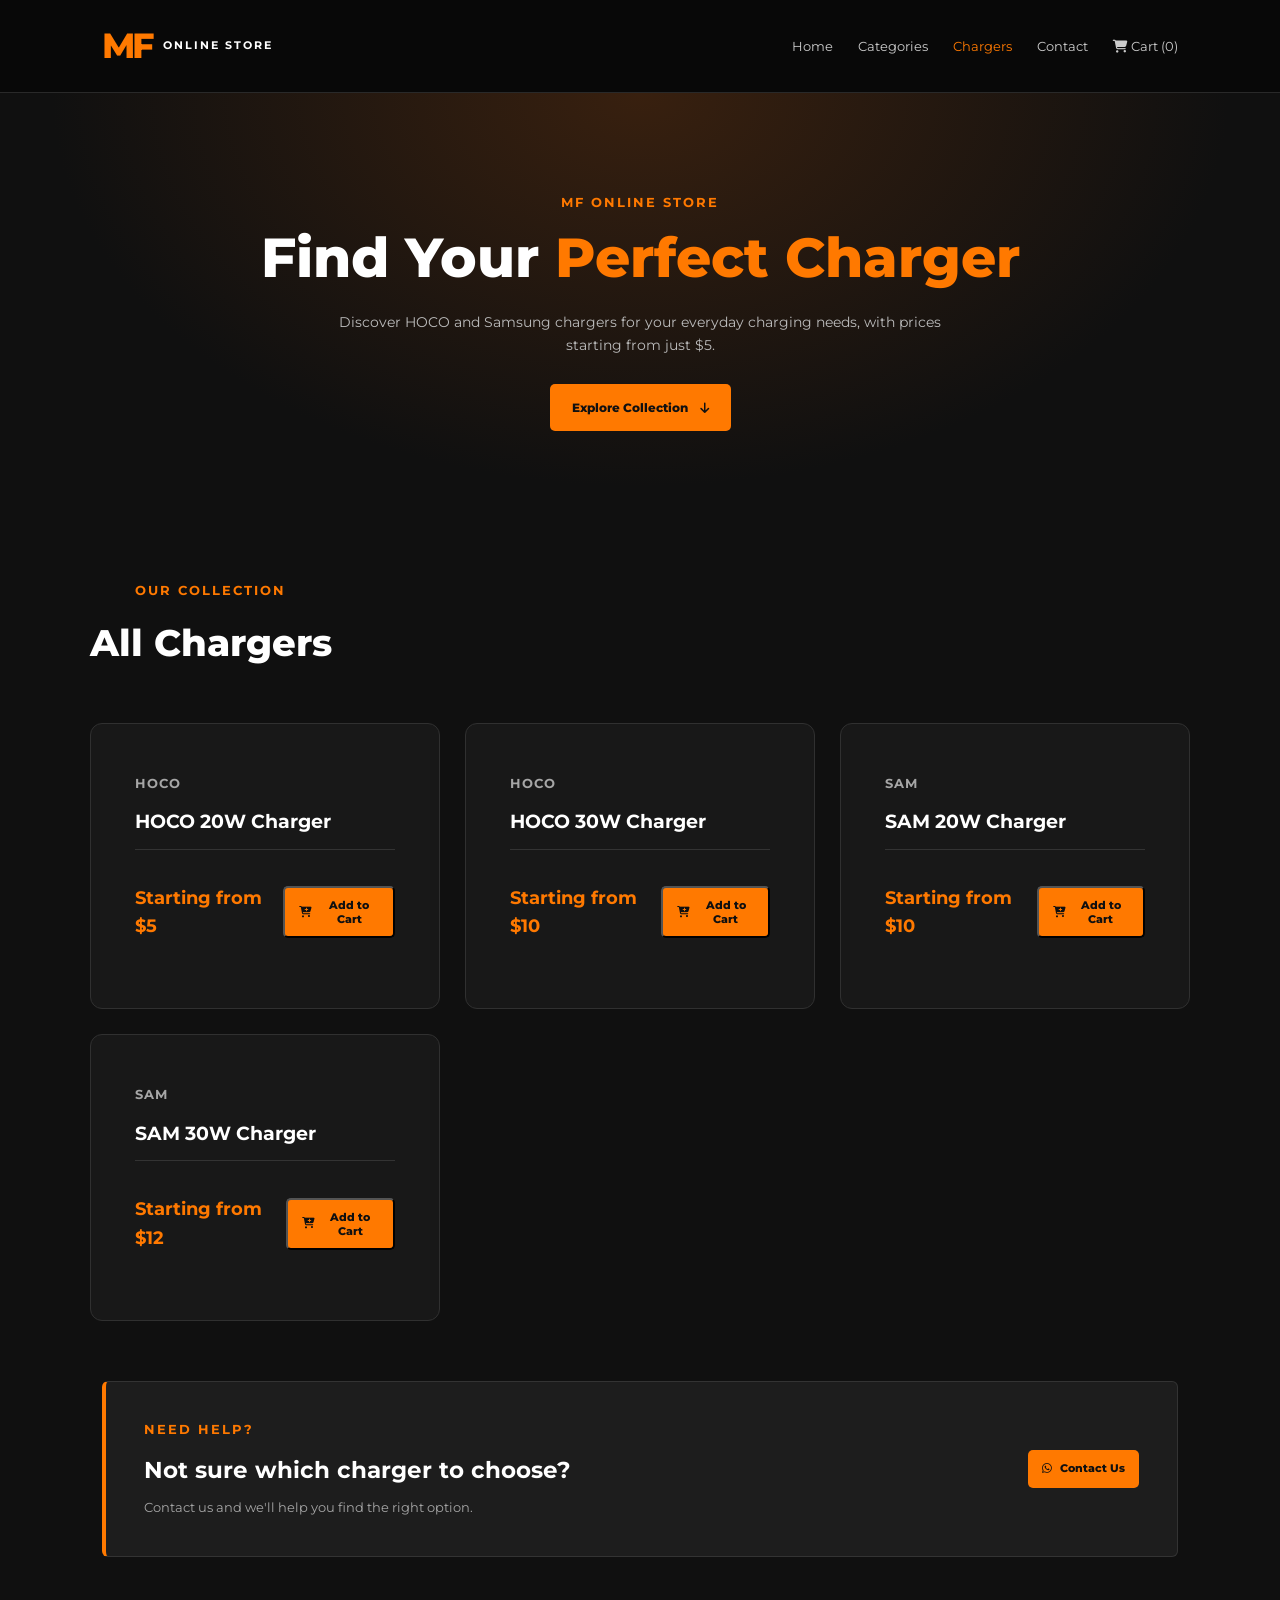
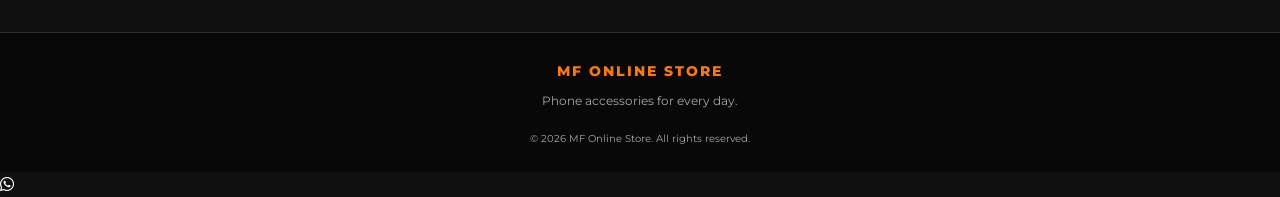
==== chargers.html @ b435dff1 "Add files via upload" ====
<!DOCTYPE html>
<html lang="en">
<head>
    <meta charset="UTF-8">
    <meta name="viewport" content="width=device-width, initial-scale=1.0">

    <title>Chargers | MF Online Store</title>

    <link rel="stylesheet" href="earbuds.css">
    <link rel="stylesheet" href="chargers.css">

    <link rel="preconnect" href="https://fonts.googleapis.com">
    <link rel="preconnect" href="https://fonts.gstatic.com" crossorigin>

    <link href="https://fonts.googleapis.com/css2?family=Montserrat:wght@400;500;600;700;800&display=swap"
          rel="stylesheet">

    <link rel="stylesheet"
          href="https://cdnjs.cloudflare.com/ajax/libs/font-awesome/6.5.0/css/all.min.css">
</head>

<body>

    <!-- Navigation -->
    <header class="navbar">
        <a href="index.html" class="logo">
            <span class="logo-mf">MF</span>
            <span class="logo-text">ONLINE STORE</span>
        </a>

        <nav>
            <a href="index.html">Home</a>
            <a href="index.html#categories">Categories</a>
            <a href="#chargers" class="active">Chargers</a>
            <a href="index.html#contact">Contact</a>
            <a href="cart.html">
                <i class="fa-solid fa-cart-shopping"></i>
                Cart (<span class="cart-count">0</span>)
            </a>
        </nav>
    </header>

    <!-- Page Introduction -->
    <section class="page-hero">
        <p class="eyebrow">MF ONLINE STORE</p>

        <h1>Find Your <span>Perfect Charger</span></h1>

        <p>
            Discover HOCO and Samsung chargers for your everyday
            charging needs, with prices starting from just $5.
        </p>

        <a href="#chargers" class="shop-btn">
            Explore Collection
            <i class="fa-solid fa-arrow-down"></i>
        </a>
    </section>

    <!-- Products -->
    <main class="products-section" id="chargers">

        <div class="section-heading">
            <div>
                <p class="eyebrow">OUR COLLECTION</p>
                <h2>All Chargers</h2>
            </div>
        </div>

        <div class="product-grid">

            <!-- HOCO 20W -->
            <article class="product-card">
                

                <div class="product-info">
                    <p class="product-category">HOCO</p>
                    <h3>HOCO 20W Charger</h3>

                    <div class="product-bottom">
                        <span class="price">Starting from $5</span>
                        <button class="inquiry-btn"
                            onclick="addToCart('HOCO 20W Charger', 'Starting at $5')">
                            <i class="fa-solid fa-cart-plus"></i> Add to Cart
                        </button>
                    </div>
                </div>
            </article>

            <!-- HOCO 30W -->
            <article class="product-card">
              
                <div class="product-info">
                    <p class="product-category">HOCO</p>
                    <h3>HOCO 30W Charger</h3>

                    <div class="product-bottom">
                        <span class="price">Starting from $10</span>
                        <button class="inquiry-btn"
                            onclick="addToCart('HOCO 30W Charger', 'Starting at $10')">
                            <i class="fa-solid fa-cart-plus"></i> Add to Cart
                        </button>
                    </div>
                </div>
            </article>

            <!-- Sam 20W -->
            <article class="product-card">
              

                <div class="product-info">
                    <p class="product-category">SAM</p>
                    <h3>SAM 20W Charger</h3>

                    <div class="product-bottom">
                        <span class="price">Starting from $10</span>
                        <button class="inquiry-btn"
                            onclick="addToCart('Samsung 20W Charger', 'Starting at $10')">
                            <i class="fa-solid fa-cart-plus"></i> Add to Cart
                        </button>
                    </div>
                </div>
            </article>

            <!-- Sams 30W -->
            <article class="product-card">
               
                <div class="product-info">
                    <p class="product-category">SAM</p>
                    <h3>SAM 30W Charger</h3>

                    <div class="product-bottom">
                        <span class="price">Starting from $12</span>
                        <button class="inquiry-btn"
                            onclick="addToCart('Samsung 30W Charger', 'Starting at $12')">
                            <i class="fa-solid fa-cart-plus"></i> Add to Cart
                        </button>
                    </div>
                </div>
            </article>

        </div>
    </main>

    <!-- Contact Banner -->
    <section class="contact-banner">
        <div>
            <p class="eyebrow">NEED HELP?</p>
            <h2>Not sure which charger to choose?</h2>
            <p>Contact us and we'll help you find the right option.</p>
        </div>
 <a
            href="https://wa.me/96103611204?text=Hi%2C%20I%20want%20to%20ask%20about%20the%20available%20chargers."
            class="inquiry-btn"
            target="_blank"
            rel="noopener noreferrer"
        >
            <i class="fa-brands fa-whatsapp"></i> Contact Us
        </a>
    </section>

    <!-- Footer -->
    <footer>
        <a href="index.html" class="footer-logo">MF ONLINE STORE</a>
        <p>Phone accessories for every day.</p>
        <p class="copyright">
            &copy; 2026 MF Online Store. All rights reserved.
        </p>
    </footer>

    <!-- Floating WhatsApp -->
    <a href="https://wa.me/96103611204"
       class="whatsapp-float"
       target="_blank"
       rel="noopener noreferrer"
       aria-label="Contact us on WhatsApp">
        <i class="fa-brands fa-whatsapp"></i>
    </a>

    <script src="cart.js"></script>

</body>
</html>
---- earbuds.css ----
* {
    margin: 0;
    padding: 0;
    box-sizing: border-box;
}

:root {
    --orange: #ff7900;
    --black: #101010;
    --dark: #181818;
    --gray: #a6a6a6;
    --white: #ffffff;
}

html {
    scroll-behavior: smooth;
}

body {
    font-family: "Montserrat", sans-serif;
    background: var(--black);
    color: var(--white);
    line-height: 1.6;
}

a {
    text-decoration: none;
    color: inherit;
}

.navbar {
    min-height: 85px;
    padding: 18px 8%;
    display: flex;
    justify-content: space-between;
    align-items: center;
    gap: 25px;
    background: #080808;
    border-bottom: 1px solid #292929;
}

.logo {
    display: flex;
    align-items: center;
    gap: 12px;
}

.logo-mf {
    color: var(--orange);
    font-size: 35px;
    font-weight: 800;
    letter-spacing: -3px;
}

.logo-text {
    font-size: 11px;
    font-weight: 700;
    letter-spacing: 2px;
}

nav {
    display: flex;
    flex-wrap: wrap;
    gap: 25px;
}

nav a {
    color: #cccccc;
    font-size: 13px;
    transition: color 0.2s;
}

nav a:hover,
nav a.active {
    color: var(--orange);
}

.page-hero {
    padding: 100px 8% 90px;
    text-align: center;
    background:
        radial-gradient(ellipse at top, #38200f 0%, #101010 65%);
}

.eyebrow {
    color: var(--orange);
    font-size: 11px;
    font-weight: 700;
    letter-spacing: 3px;
    margin-bottom: 12px;
}

.page-hero h1 {
    font-size: clamp(32px, 5vw, 55px);
    font-weight: 800;
    line-height: 1.2;
    margin-bottom: 20px;
}

.page-hero h1 span {
    color: var(--orange);
}

.page-hero > p:not(.eyebrow) {
    max-width: 620px;
    margin: 0 auto 28px;
    color: #bcbcbc;
    font-size: 14px;
}

.shop-btn {
    display: inline-flex;
    align-items: center;
    justify-content: center;
    gap: 12px;
    padding: 14px 22px;
    background: var(--orange);
    color: #111111;
    font-size: 12px;
    font-weight: 800;
    border-radius: 5px;
    transition: transform 0.2s, background 0.2s;
}

.shop-btn:hover {
    background: #ff9233;
    transform: translateY(-2px);
}

.products-section {
    padding: 75px 8%;
}

.section-heading {
    display: flex;
    justify-content: space-between;
    align-items: end;
    gap: 25px;
    margin-bottom: 35px;
}

.section-heading h2 {
    font-size: 34px;
    font-weight: 800;
}

.sort-label {
    color: #bcbcbc;
    font-size: 12px;
}

.sort-label select {
    margin-left: 8px;
    padding: 11px;
    border: 1px solid #383838;
    border-radius: 5px;
    background: #1b1b1b;
    color: white;
    font-family: inherit;
    font-size: 12px;
}

.product-grid {
    display: grid;
    grid-template-columns: repeat(3, minmax(0, 1fr));
    gap: 25px;
}

.product-card {
    background: var(--dark);
    border: 1px solid #292929;
    border-radius: 9px;
    overflow: hidden;
    transition: transform 0.25s, border-color 0.25s;
}

.product-card:hover {
    transform: translateY(-6px);
    border-color: var(--orange);
}

.product-image {
    height: 230px;
    position: relative;
    overflow: hidden;
    background: #242424;
}

.product-image img {
    width: 100%;
    height: 100%;
    object-fit: contain;
    padding: 18px;
    transition: transform 0.3s;
}

.product-card:hover .product-image img {
    transform: scale(1.05);
}

.product-badge {
    position: absolute;
    top: 14px;
    left: 14px;
    z-index: 1;
    padding: 6px 10px;
    border-radius: 3px;
    background: var(--orange);
    color: #111111;
    font-size: 10px;
    font-weight: 800;
}

.product-info {
    padding: 22px;
}

.product-category {
    margin-bottom: 8px;
    color: var(--orange);
    font-size: 10px;
    font-weight: 700;
    letter-spacing: 2px;
}

.product-info h3 {
    font-size: 16px;
    margin-bottom: 7px;
}

.brand {
    color: var(--gray);
    font-size: 12px;
    margin-bottom: 22px;
}

.product-bottom {
    display: flex;
    justify-content: space-between;
    align-items: center;
    gap: 10px;
    border-top: 1px solid #333333;
    padding-top: 16px;
}

.price {
    color: var(--orange);
    font-size: 14px;
    font-weight: 800;
}

.add-btn {
    display: grid;
    place-items: center;
    width: 38px;
    height: 38px;
    border-radius: 5px;
    background: var(--orange);
    color: #111111;
    transition: background 0.2s, transform 0.2s;
}

.add-btn:hover {
    background: #ff9b47;
    transform: translateX(3px);
}

.contact-banner {
    margin: 0 8% 75px;
    padding: 38px;
    display: flex;
    justify-content: space-between;
    align-items: center;
    gap: 25px;
    background: #1d1d1d;
    border: 1px solid #333333;
    border-left: 4px solid var(--orange);
    border-radius: 6px;
}

.contact-banner h2 {
    font-size: 23px;
    margin-bottom: 8px;
}

.contact-banner > div > p:last-child {
    color: var(--gray);
    font-size: 13px;
}

footer {
    padding: 35px 8%;
    text-align: center;
    background: #080808;
    border-top: 1px solid #292929;
}

.footer-logo {
    color: var(--orange);
    font-size: 14px;
    font-weight: 800;
    letter-spacing: 2px;
}

footer p {
    margin-top: 8px;
    color: var(--gray);
    font-size: 12px;
}

footer .copyright {
    margin-top: 20px;
    font-size: 10px;
}

@media (max-width: 900px) {
    .navbar {
        flex-direction: column;
    }

    .product-grid {
        grid-template-columns: repeat(2, minmax(0, 1fr));
    }
}

@media (max-width: 600px) {
    .navbar {
        padding: 20px 5%;
    }

    nav {
        justify-content: center;
        gap: 15px;
    }

    .page-hero {
        padding: 70px 6%;
    }

    .products-section {
        padding: 50px 5%;
    }

    .section-heading {
        align-items: flex-start;
        flex-direction: column;
    }

    .product-grid {
        grid-template-columns: 1fr;
    }

    .product-image {
        height: 250px;
    }

    .contact-banner {
        margin: 0 5% 50px;
        padding: 25px;
        align-items: flex-start;
        flex-direction: column;
    }

    .contact-banner h2 {
        font-size: 20px;
    }
}
.inquiry-btn {
    display: inline-flex;
    align-items: center;
    justify-content: center;
    gap: 8px;
    padding: 10px 14px;
    border-radius: 5px;
    background: #ff7900;
    color: #101010;
    font-family: "Montserrat", sans-serif;
    font-size: 11px;
    font-weight: 800;
    transition: background 0.2s, transform 0.2s;
}

.inquiry-btn:hover {
    background: #ff9b47;
    transform: translateY(-2px);
}

.whatsapp-float:hover {
    transform: scale(1.1);
}

@media (max-width: 600px) {
    .model-list {
        justify-content: center;
    }

    .whatsapp-float {
        width: 52px;
        height: 52px;
        font-size: 29px;
        right: 16px;
        bottom: 16px;
    }
}
---- chargers.css ----
/* Chargers page styling */

.products-section {
    padding: 60px 7%;
}

.section-heading {
    text-align: center;
    margin-bottom: 40px;
}

.section-heading h2 {
    font-size: 2.3rem;
    margin: 10px 0;
}

.section-heading h2 span,
.hero-content h1 span {
    color: #ff7900;
}

.eyebrow {
    color: #ff7900;
    font-weight: 700;
    letter-spacing: 2px;
    font-size: 0.8rem;
}

.products-grid {
    display: grid;
    grid-template-columns: repeat(auto-fit, minmax(220px, 1fr));
    gap: 25px;
}

.product-card {
    background: #181818;
    border: 1px solid #303030;
    border-radius: 12px;
    padding: 28px 22px;
    transition: transform 0.25s, border-color 0.25s;
}

.product-card:hover {
    transform: translateY(-5px);
    border-color: #ff7900;
}

.product-info h3 {
    margin: 12px 0;
    color: #fff;
    font-size: 1.2rem;
}

.product-info p {
    color: #a6a6a6;
    line-height: 1.6;
}

.product-category {
    color: #ff7900;
    font-size: 0.8rem;
    font-weight: bold;
    letter-spacing: 1px;
}

.product-info .price {
    color: #ff7900;
    font-size: 1.1rem;
    font-weight: bold;
    margin: 18px 0;
}

.add-to-cart {
    width: 100%;
    background: #ff7900;
    color: #101010;
    border: none;
    border-radius: 6px;
    padding: 12px 15px;
    font-size: 0.95rem;
    font-weight: bold;
    cursor: pointer;
    transition: background 0.2s;
}

.add-to-cart:hover {
    background: #ff9433;
}

footer {
    text-align: center;
    padding: 25px 15px;
    border-top: 1px solid #303030;
    color: #a6a6a6;
}

footer a {
    color: #ff7900;
    text-decoration: none;
}

@media (max-width: 600px) {
    .products-section {
        padding: 40px 5%;
    }

    .section-heading h2 {
        font-size: 1.8rem;
    }

    .products-grid {
        grid-template-columns: 1fr;
    }
}
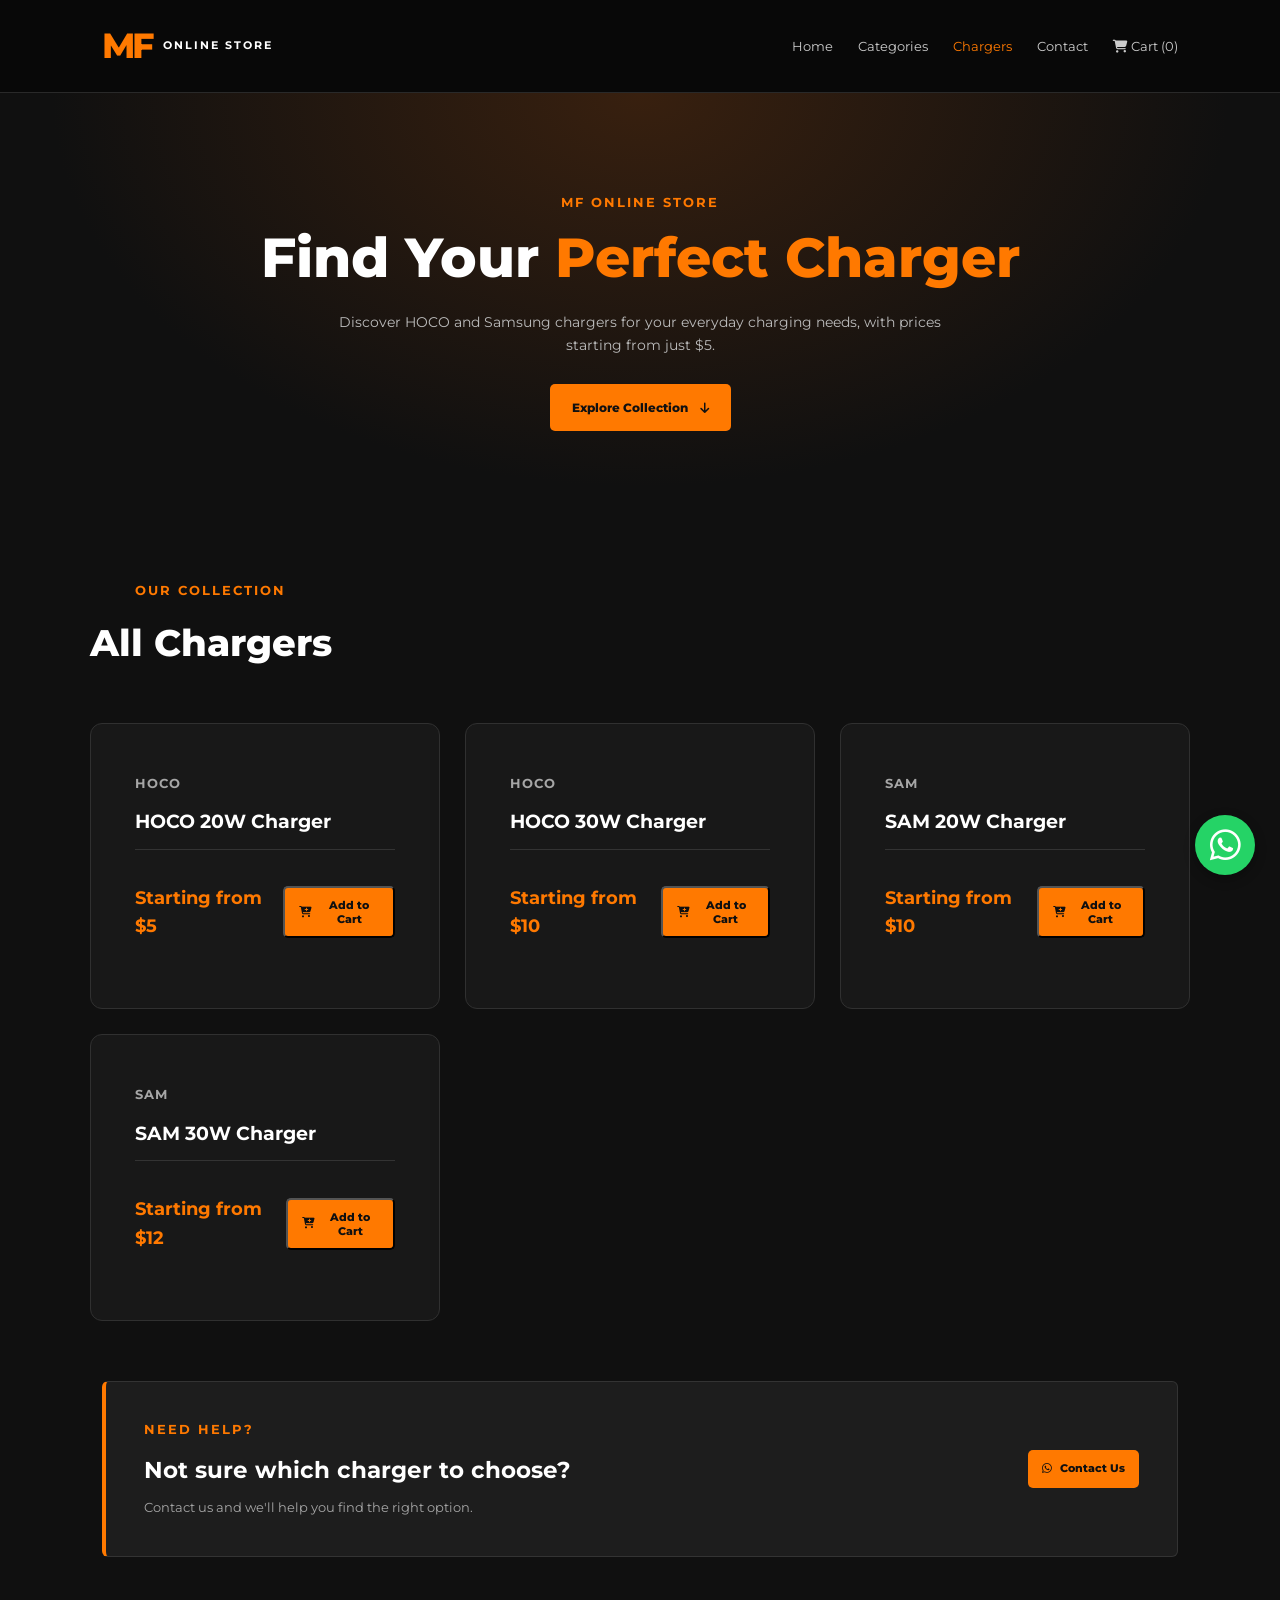
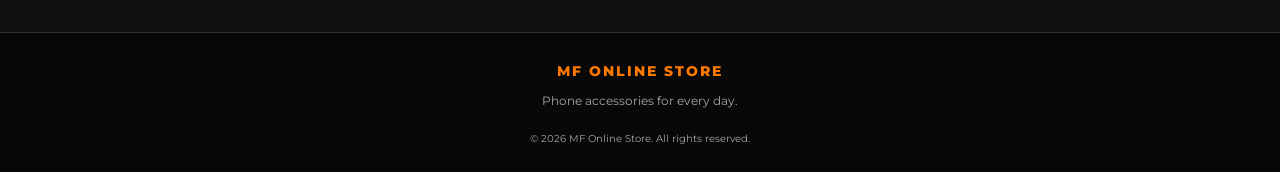
==== commit caa4d7c4: "Add files via upload" ====
--- a/chargers.html
+++ b/chargers.html
@@ -159,6 +159,15 @@
             <i class="fa-brands fa-whatsapp"></i> Contact Us
         </a>
     </section>
+     <!-- Floating WhatsApp -->
+    <a href="https://wa.me/96103611204"
+       class="whatsapp-float"
+       target="_blank"
+       rel="noopener noreferrer"
+       aria-label="Contact us on WhatsApp">
+        <i class="fa-brands fa-whatsapp"></i>
+    </a>
+
 
     <!-- Footer -->
     <footer>
@@ -169,14 +178,7 @@
         </p>
     </footer>
 
-    <!-- Floating WhatsApp -->
-    <a href="https://wa.me/96103611204"
-       class="whatsapp-float"
-       target="_blank"
-       rel="noopener noreferrer"
-       aria-label="Contact us on WhatsApp">
-        <i class="fa-brands fa-whatsapp"></i>
-    </a>
+    
 
     <script src="cart.js"></script>
 
--- a/chargers.css
+++ b/chargers.css
@@ -100,6 +100,8 @@
     text-decoration: none;
 }
 
+
+
 @media (max-width: 600px) {
     .products-section {
         padding: 40px 5%;
@@ -113,3 +115,26 @@
         grid-template-columns: 1fr;
     }
 }
+.whatsapp-float {
+    position: fixed;
+    width: 60px;
+    height: 60px;
+    bottom: 25px;
+    right: 25px;
+    background-color: #25D366;
+    color: #ffffff;
+    border-radius: 50%;
+    display: flex;
+    align-items: center;
+    justify-content: center;
+    font-size: 35px;
+    text-decoration: none;
+    box-shadow: 0 4px 12px rgba(0, 0, 0, 0.3);
+    z-index: 9999;
+    transition: transform 0.3s ease;
+}
+
+.whatsapp-float:hover {
+    transform: scale(1.1);
+    color: #ffffff;
+}
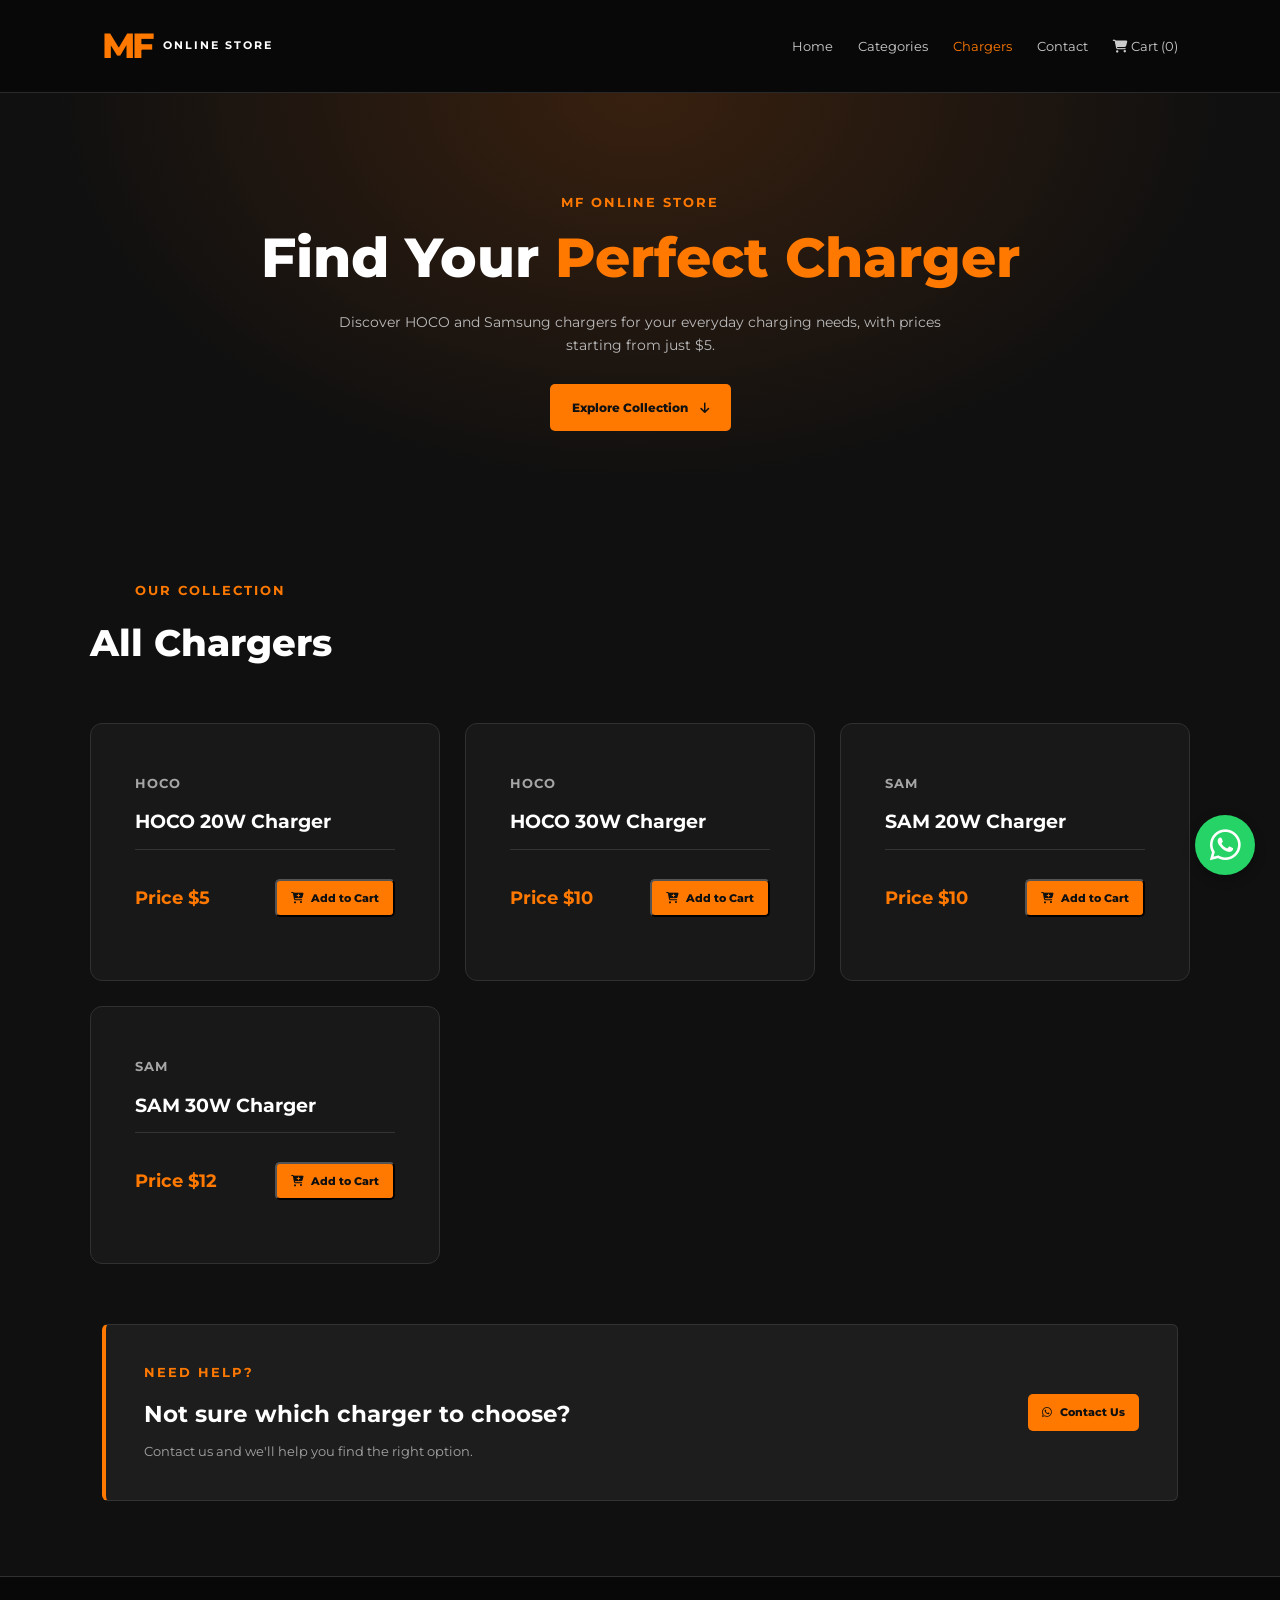
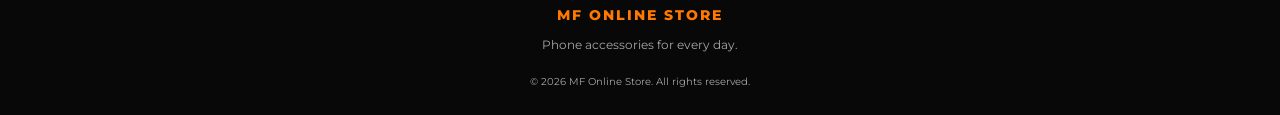
==== commit c824354e: "Add files via upload" ====
--- a/chargers.html
+++ b/chargers.html
@@ -79,7 +79,7 @@
                     <h3>HOCO 20W Charger</h3>
 
                     <div class="product-bottom">
-                        <span class="price">Starting from $5</span>
+                        <span class="price">Price $5</span>
                         <button class="inquiry-btn"
                             onclick="addToCart('HOCO 20W Charger', 'Starting at $5')">
                             <i class="fa-solid fa-cart-plus"></i> Add to Cart
@@ -96,7 +96,7 @@
                     <h3>HOCO 30W Charger</h3>
 
                     <div class="product-bottom">
-                        <span class="price">Starting from $10</span>
+                        <span class="price">Price $10</span>
                         <button class="inquiry-btn"
                             onclick="addToCart('HOCO 30W Charger', 'Starting at $10')">
                             <i class="fa-solid fa-cart-plus"></i> Add to Cart
@@ -114,7 +114,7 @@
                     <h3>SAM 20W Charger</h3>
 
                     <div class="product-bottom">
-                        <span class="price">Starting from $10</span>
+                        <span class="price">Price $10</span>
                         <button class="inquiry-btn"
                             onclick="addToCart('Samsung 20W Charger', 'Starting at $10')">
                             <i class="fa-solid fa-cart-plus"></i> Add to Cart
@@ -131,7 +131,7 @@
                     <h3>SAM 30W Charger</h3>
 
                     <div class="product-bottom">
-                        <span class="price">Starting from $12</span>
+                        <span class="price">Price $12</span>
                         <button class="inquiry-btn"
                             onclick="addToCart('Samsung 30W Charger', 'Starting at $12')">
                             <i class="fa-solid fa-cart-plus"></i> Add to Cart
--- a/earbuds.css
+++ b/earbuds.css
@@ -402,4 +402,28 @@
         right: 16px;
         bottom: 16px;
     }
+}
+/* Floating WhatsApp Button */
+.whatsapp-float {
+    position: fixed;
+    width: 60px;
+    height: 60px;
+    bottom: 25px;
+    right: 25px;
+    background-color: #25D366;
+    color: #ffffff;
+    border-radius: 50%;
+    display: flex;
+    align-items: center;
+    justify-content: center;
+    font-size: 35px;
+    text-decoration: none;
+    box-shadow: 0 4px 12px rgba(0, 0, 0, 0.3);
+    z-index: 9999;
+    transition: transform 0.3s ease;
+}
+
+.whatsapp-float:hover {
+    transform: scale(1.1);
+    color: #ffffff;
 }
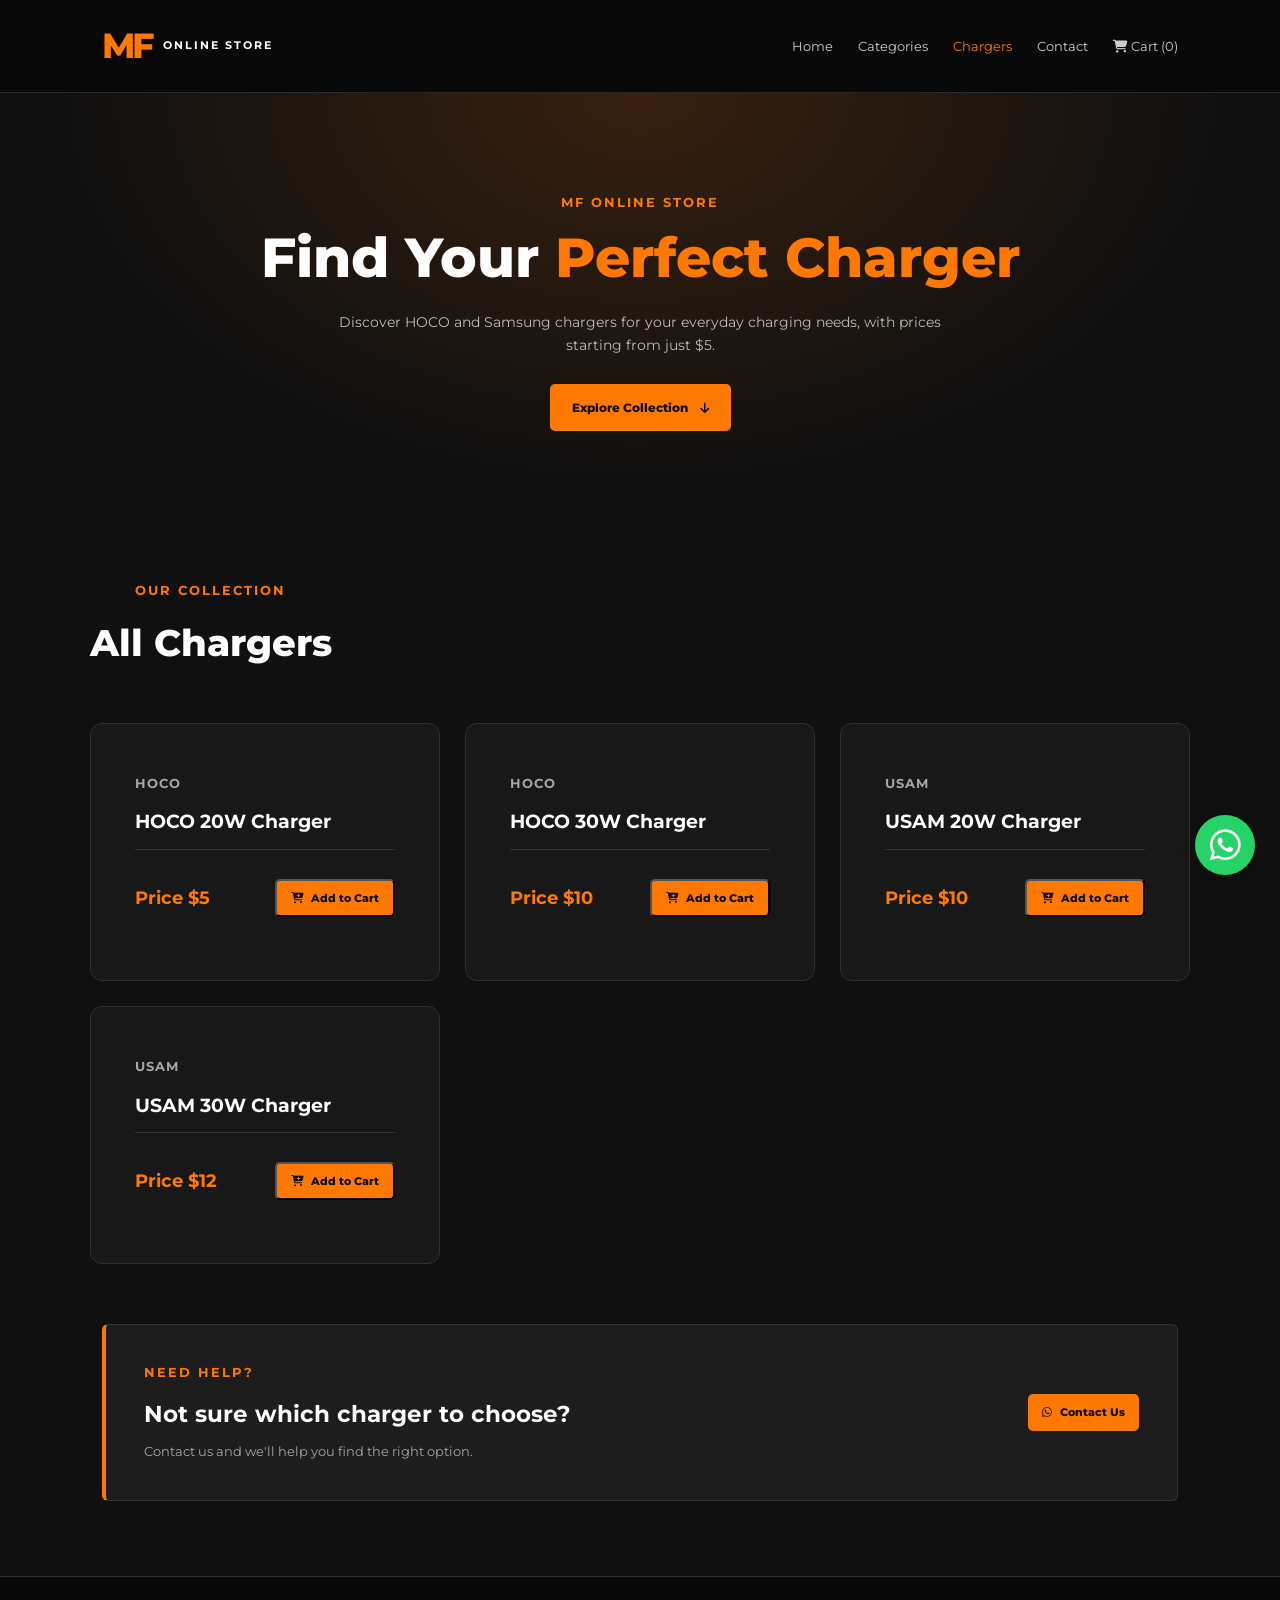
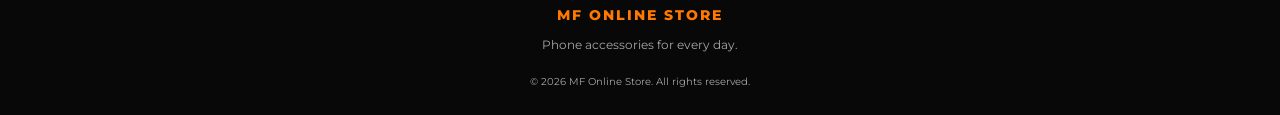
==== commit 116e417d: "Add files via upload" ====
--- a/chargers.html
+++ b/chargers.html
@@ -110,8 +110,8 @@
               
 
                 <div class="product-info">
-                    <p class="product-category">SAM</p>
-                    <h3>SAM 20W Charger</h3>
+                    <p class="product-category">USAM</p>
+                    <h3>USAM 20W Charger</h3>
 
                     <div class="product-bottom">
                         <span class="price">Price $10</span>
@@ -127,8 +127,8 @@
             <article class="product-card">
                
                 <div class="product-info">
-                    <p class="product-category">SAM</p>
-                    <h3>SAM 30W Charger</h3>
+                    <p class="product-category">USAM</p>
+                    <h3>USAM 30W Charger</h3>
 
                     <div class="product-bottom">
                         <span class="price">Price $12</span>
